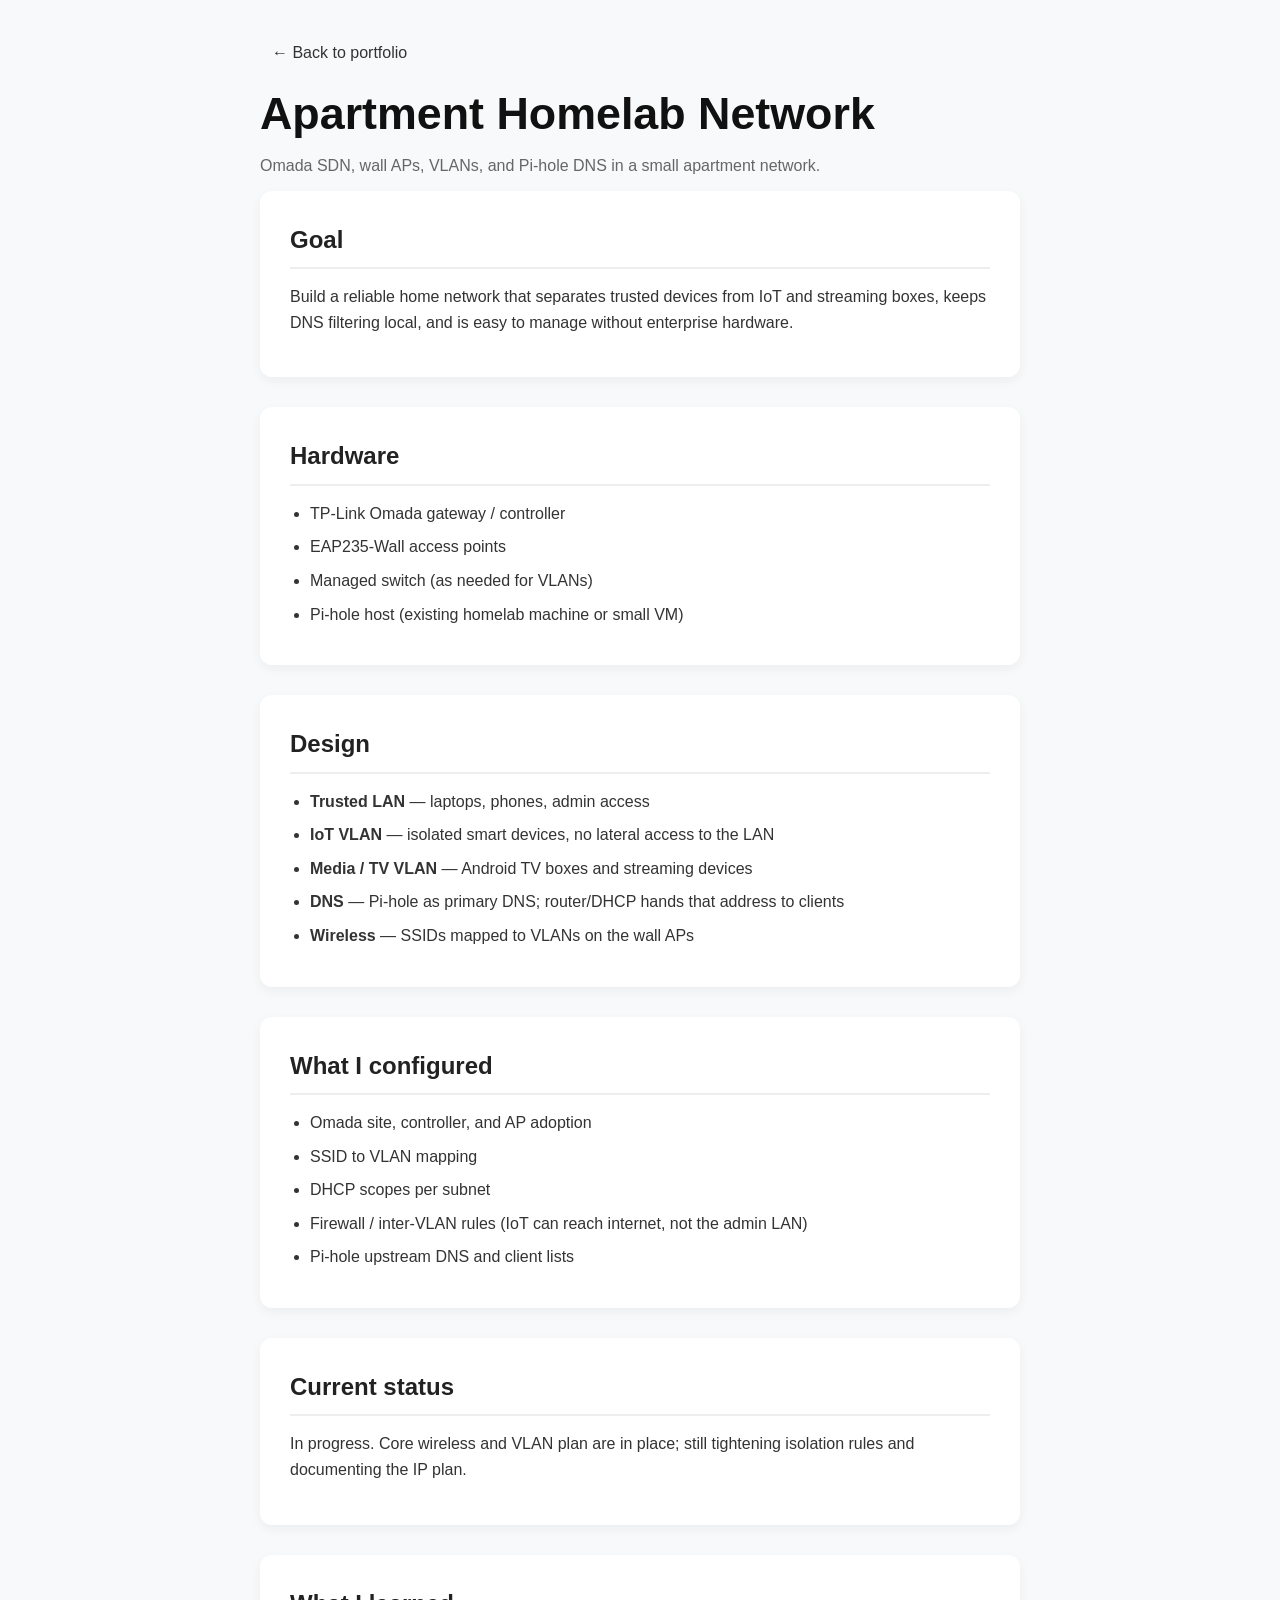
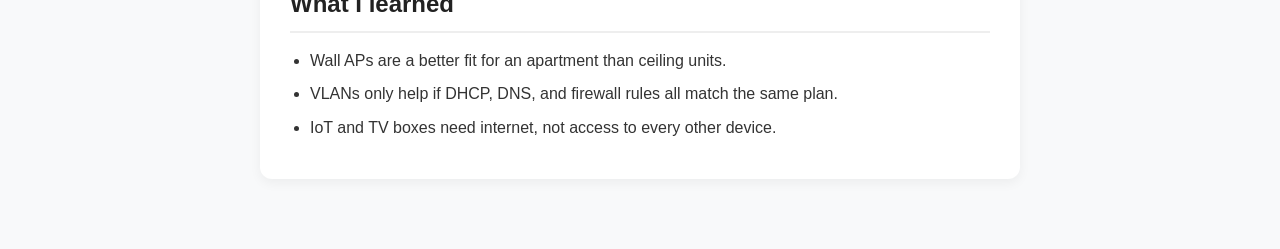
==== homelab-network.html @ 86214266 "added homelab page and put links for the other projects" ====
<!DOCTYPE html>
<html lang="en">
<head>
  <meta charset="UTF-8">
  <meta name="viewport" content="width=device-width, initial-scale=1.0">
  <title>Apartment Homelab Network</title>
  <link rel="stylesheet" href="../style.css">
</head>
<body>
  <div class="container">
    <p><a href="../index.html">← Back to portfolio</a></p>

    <h1>Apartment Homelab Network</h1>
    <p class="section-intro">Omada SDN, wall APs, VLANs, and Pi-hole DNS in a small apartment network.</p>

    <section>
      <h2>Goal</h2>
      <p>
        Build a reliable home network that separates trusted devices from IoT and streaming boxes,
        keeps DNS filtering local, and is easy to manage without enterprise hardware.
      </p>
    </section>

    <section>
      <h2>Hardware</h2>
      <ul>
        <li>TP-Link Omada gateway / controller</li>
        <li>EAP235-Wall access points</li>
        <li>Managed switch (as needed for VLANs)</li>
        <li>Pi-hole host (existing homelab machine or small VM)</li>
      </ul>
    </section>

    <section>
      <h2>Design</h2>
      <ul>
        <li><strong>Trusted LAN</strong> — laptops, phones, admin access</li>
        <li><strong>IoT VLAN</strong> — isolated smart devices, no lateral access to the LAN</li>
        <li><strong>Media / TV VLAN</strong> — Android TV boxes and streaming devices</li>
        <li><strong>DNS</strong> — Pi-hole as primary DNS; router/DHCP hands that address to clients</li>
        <li><strong>Wireless</strong> — SSIDs mapped to VLANs on the wall APs</li>
      </ul>
    </section>

    <section>
      <h2>What I configured</h2>
      <ul>
        <li>Omada site, controller, and AP adoption</li>
        <li>SSID to VLAN mapping</li>
        <li>DHCP scopes per subnet</li>
        <li>Firewall / inter-VLAN rules (IoT can reach internet, not the admin LAN)</li>
        <li>Pi-hole upstream DNS and client lists</li>
      </ul>
    </section>

    <section>
      <h2>Current status</h2>
      <p>In progress. Core wireless and VLAN plan are in place; still tightening isolation rules and documenting the IP plan.</p>
    </section>

    <section>
      <h2>What I learned</h2>
      <ul>
        <li>Wall APs are a better fit for an apartment than ceiling units.</li>
        <li>VLANs only help if DHCP, DNS, and firewall rules all match the same plan.</li>
        <li>IoT and TV boxes need internet, not access to every other device.</li>
      </ul>
    </section>
  </div>
</body>
</html>
---- style.css ----
* {
  margin: 0;
  padding: 0;
  box-sizing: border-box;
}
body {
  font-family: -apple-system, BlinkMacSystemFont, "Segoe UI", Roboto, Helvetica, Arial, sans-serif;
  line-height: 1.6;
  color: #333;
  background: #f8f9fa;
}
.container {
  max-width: 800px;
  margin: 0 auto;
  padding: 40px 20px;
}
header {
  text-align: center;
  margin-bottom: 50px;
}
h1 {
  font-size: 2.8rem;
  margin-bottom: 10px;
  color: #111;
}
.subtitle {
  font-size: 1.3rem;
  color: #666;
  margin-bottom: 20px;
}
a {
  display: inline-block;
  margin: 0 12px;
  color: inherit;
  text-decoration: none;
  font-weight: 500;
}
a:hover {
  text-decoration: underline;
}

.links a {
  display: inline-block;
  margin: 0 12px;
  color: inherit;
  text-decoration: none;
  font-weight: 500;
}
.links a:hover {
  text-decoration: underline;
}
section {
  background: white;
  padding: 30px;
  border-radius: 12px;
  margin-bottom: 30px;
  box-shadow: 0 4px 12px rgba(0,0,0,0.05);
}
h2 {
  font-size: 1.5rem;
  margin-bottom: 15px;
  color: #222;
  border-bottom: 2px solid #eee;
  padding-bottom: 8px;
}
p {
  margin-bottom: 12px;
}
.section-intro {
  color: #666;
  margin-top: -6px;
}
ul {
  padding-left: 20px;
}
li {
  margin-bottom: 8px;
}
footer {
  text-align: center;
  margin-top: 40px;
  color: #888;
  font-size: 0.9rem;
}
.card-list {
  display: grid;
  gap: 14px;
}
.card {
  border: 1px solid #eee;
  border-radius: 10px;
  padding: 16px;
  background: #fafbfc;
}
.card h3 {
  font-size: 1.05rem;
  margin-bottom: 4px;
  color: #111;
}
.card p {
  margin-bottom: 8px;
  color: #555;
}
.meta {
  display: flex;
  flex-wrap: wrap;
  gap: 8px;
  margin-bottom: 8px;
  font-size: 0.82rem;
  color: #666;
}
.tag {
  background: #e8f1fb;
  color: #0066cc;
  border-radius: 999px;
  padding: 2px 8px;
  font-weight: 600;
}
.status {
  border: 1px solid #ddd;
  border-radius: 999px;
  padding: 2px 8px;
}
.status.complete {
  color: #0a7a4a;
  border-color: #bfe8d3;
  background: #eefaf4;
}
.status.in-progress {
  color: #9a6b00;
  border-color: #f0e0a8;
  background: #fff8e6;
}
.filters {
  display: flex;
  flex-wrap: wrap;
  gap: 8px;
  margin-bottom: 14px;
}
.filter-btn {
  font: inherit;
  font-size: 0.85rem;
  background: #fff;
  border: 1px solid #ddd;
  border-radius: 999px;
  padding: 4px 12px;
  cursor: pointer;
  color: #555;
}
.filter-btn.active,
.filter-btn:hover {
  border-color: #0066cc;
  color: #0066cc;
}
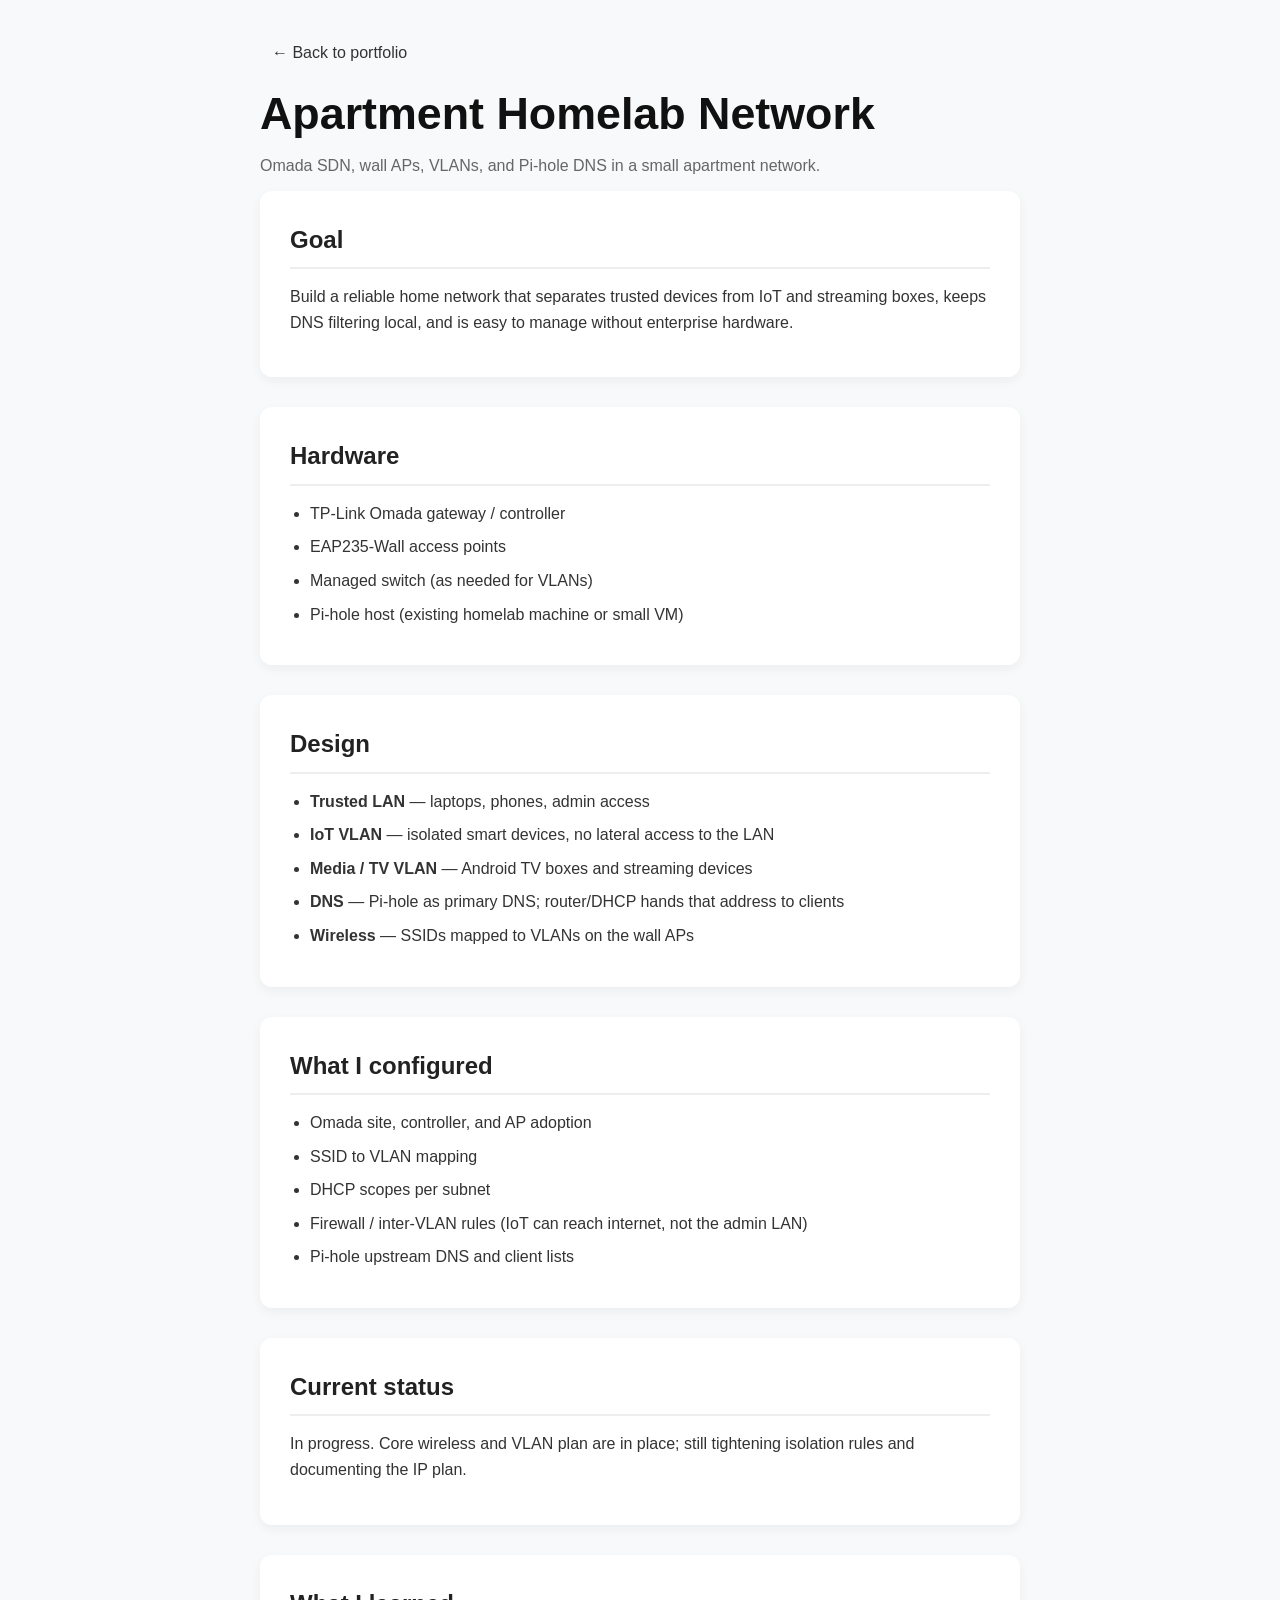
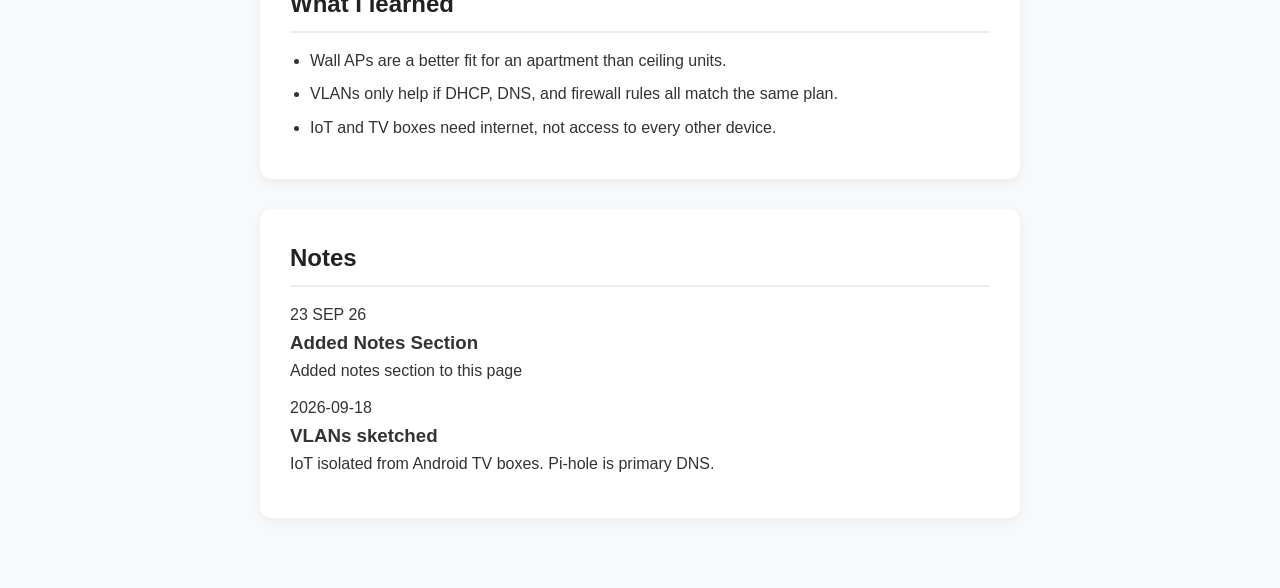
==== commit 7d8fe85d: "Added Project pages and card links" ====
--- a/homelab-network.html
+++ b/homelab-network.html
@@ -66,6 +66,25 @@
         <li>IoT and TV boxes need internet, not access to every other device.</li>
       </ul>
     </section>
+
+    <section>
+      <h2>Notes</h2>
+
+      <article class="note" data-date="23 SEP 26" data-title="Added notes section">
+        <time datetime="23 SEP 26"> 23 SEP 26</time>
+        <h3>Added Notes Section</h3>
+        <p> Added notes section to this page</p>
+      </article> 
+
+      <article class="note" data-date="2026-09-18" data-title="VLANs sketched">
+        <time datetime="2026-09-18">2026-09-18</time>
+        <h3>VLANs sketched</h3>
+        <p>IoT isolated from Android TV boxes. Pi-hole is primary DNS.</p>
+      </article>
+    </section>
+
+
+    </section>
   </div>
 </body>
 </html>
--- a/style.css
+++ b/style.css
@@ -152,3 +152,7 @@
   border-color: #0066cc;
   color: #0066cc;
 }
+
+.card-title, .log-link { display: inline; margin: 0; color: #0066cc; }
+.project-log { margin-top: 10px; padding-top: 10px; border-top: 1px solid #eee; }
+.log-label { font-size: 0.72rem; font-weight: 700; text-transform: uppercase; color: #888; }
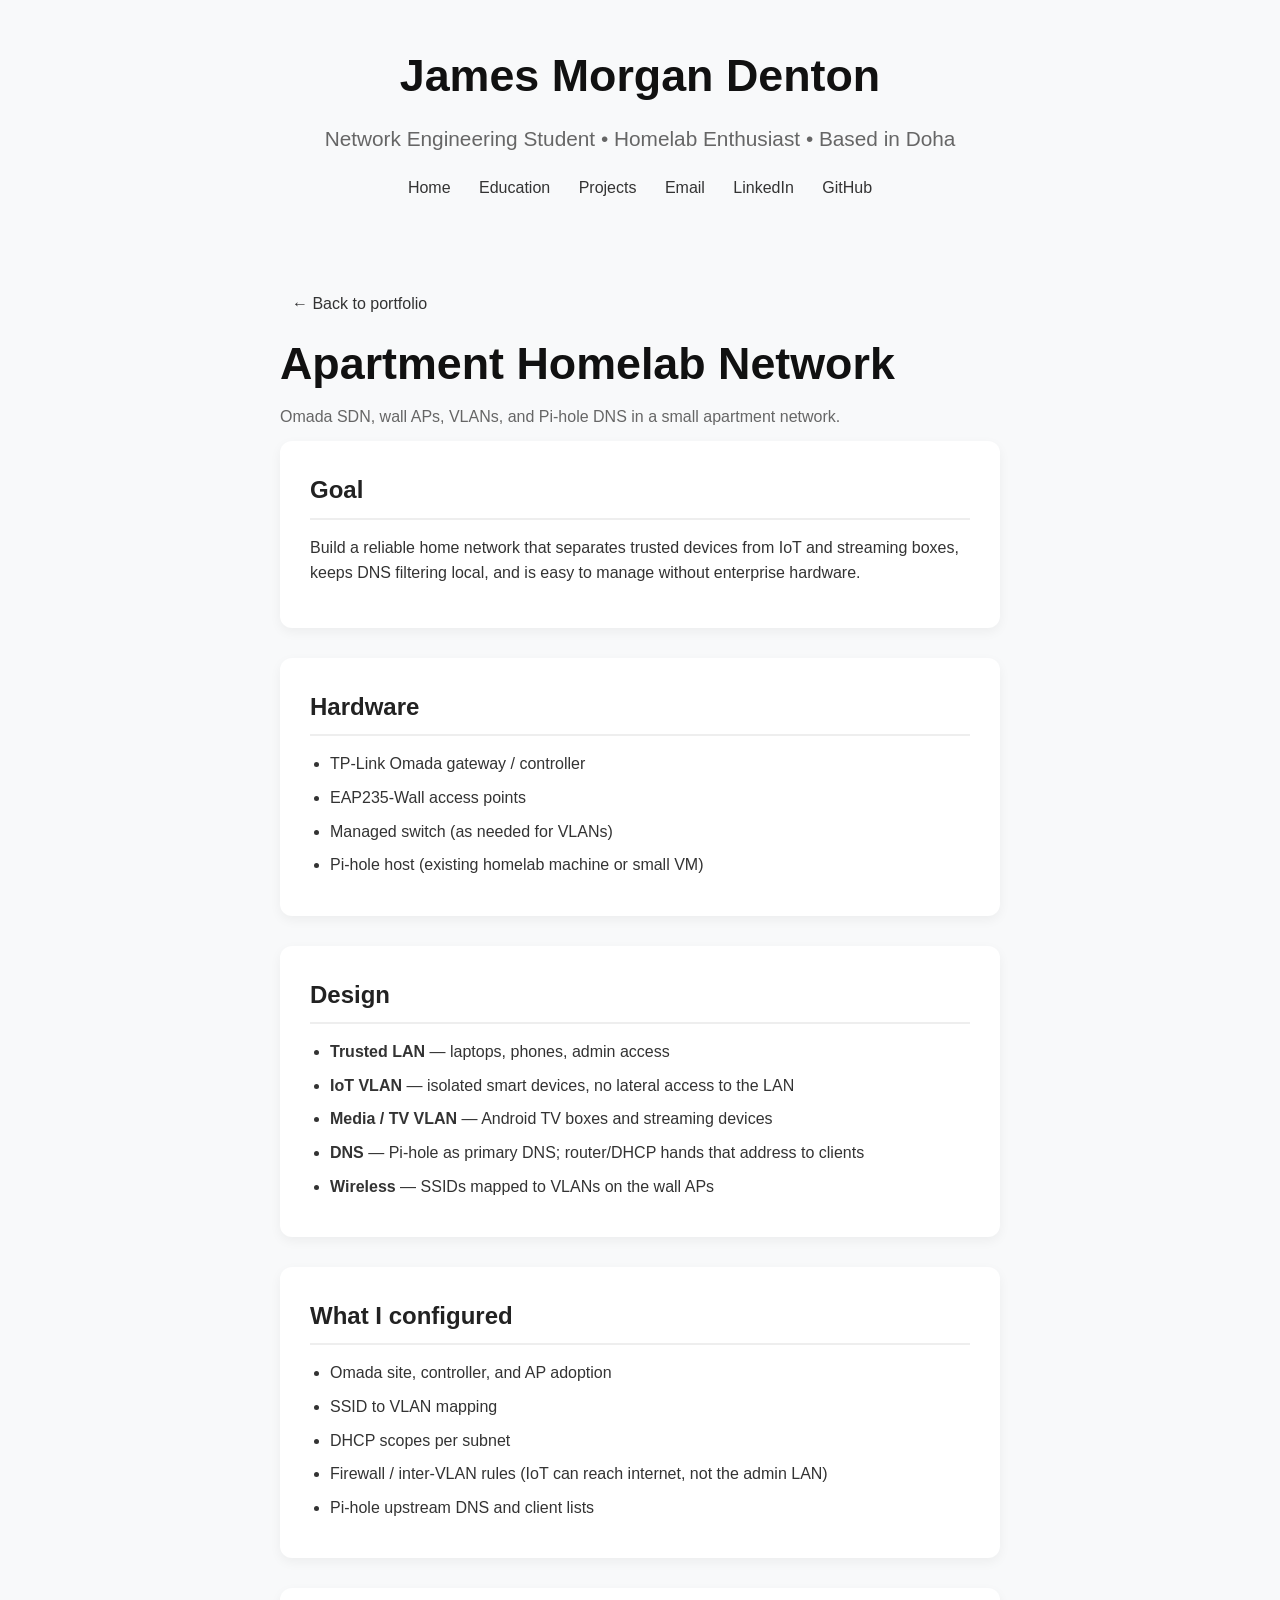
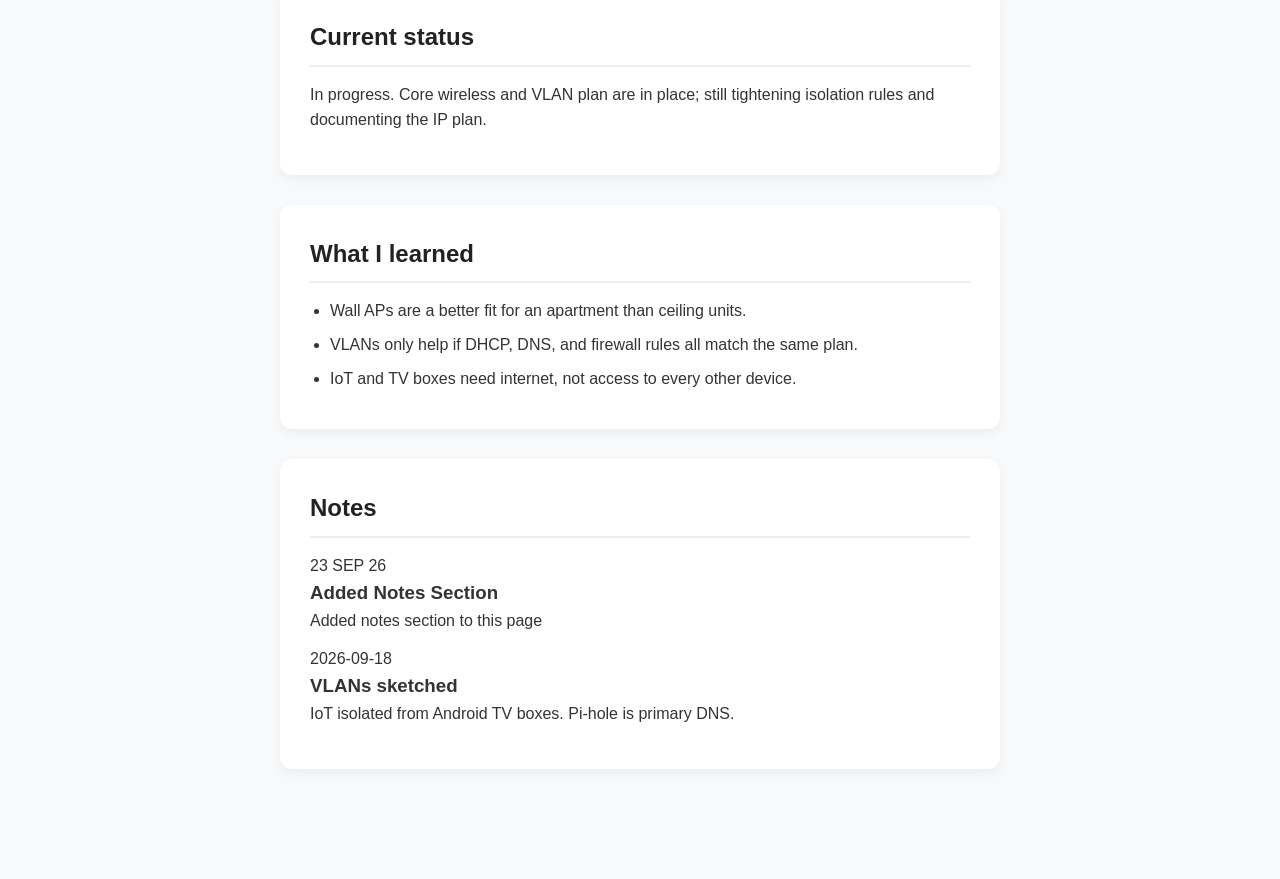
==== commit 3156f049: "added pages for education and projects so all the containers aren't on the index.html page" ====
--- a/homelab-network.html
+++ b/homelab-network.html
@@ -3,9 +3,23 @@
 <head>
   <meta charset="UTF-8">
   <meta name="viewport" content="width=device-width, initial-scale=1.0">
-  <title>Apartment Homelab Network</title>
-  <link rel="stylesheet" href="../style.css">
+  <title>James Morgan Denton</title>
+  <link rel="stylesheet" href="style.css">
 </head>
+<body>
+  <div class="container">
+    <header>
+      <h1>James Morgan Denton</h1>
+      <div class="subtitle">Network Engineering Student • Homelab Enthusiast • Based in Doha</div>
+      <div class="links">
+      <a href="./index.html">Home</a>        
+        <a href="./education.html">Education</a>
+        <a href="./projects.html">Projects</a>
+        <a href="mailto:jamesmorgandenton@gmail.com">Email</a>
+        <a href="https://www.linkedin.com/in/jamesmorgandenton">LinkedIn</a>
+        <a href="https://github.com/sgtbelly">GitHub</a>
+      </div>
+    </header>
 <body>
   <div class="container">
     <p><a href="../index.html">← Back to portfolio</a></p>
--- a/style.css
+++ b/style.css
@@ -153,6 +153,6 @@
   color: #0066cc;
 }
 
-.card-title, .log-link { display: inline; margin: 0; color: #0066cc; }
+.card-title, .log-link { display: inline; margin: 0; color:inherit; }
 .project-log { margin-top: 10px; padding-top: 10px; border-top: 1px solid #eee; }
 .log-label { font-size: 0.72rem; font-weight: 700; text-transform: uppercase; color: #888; }
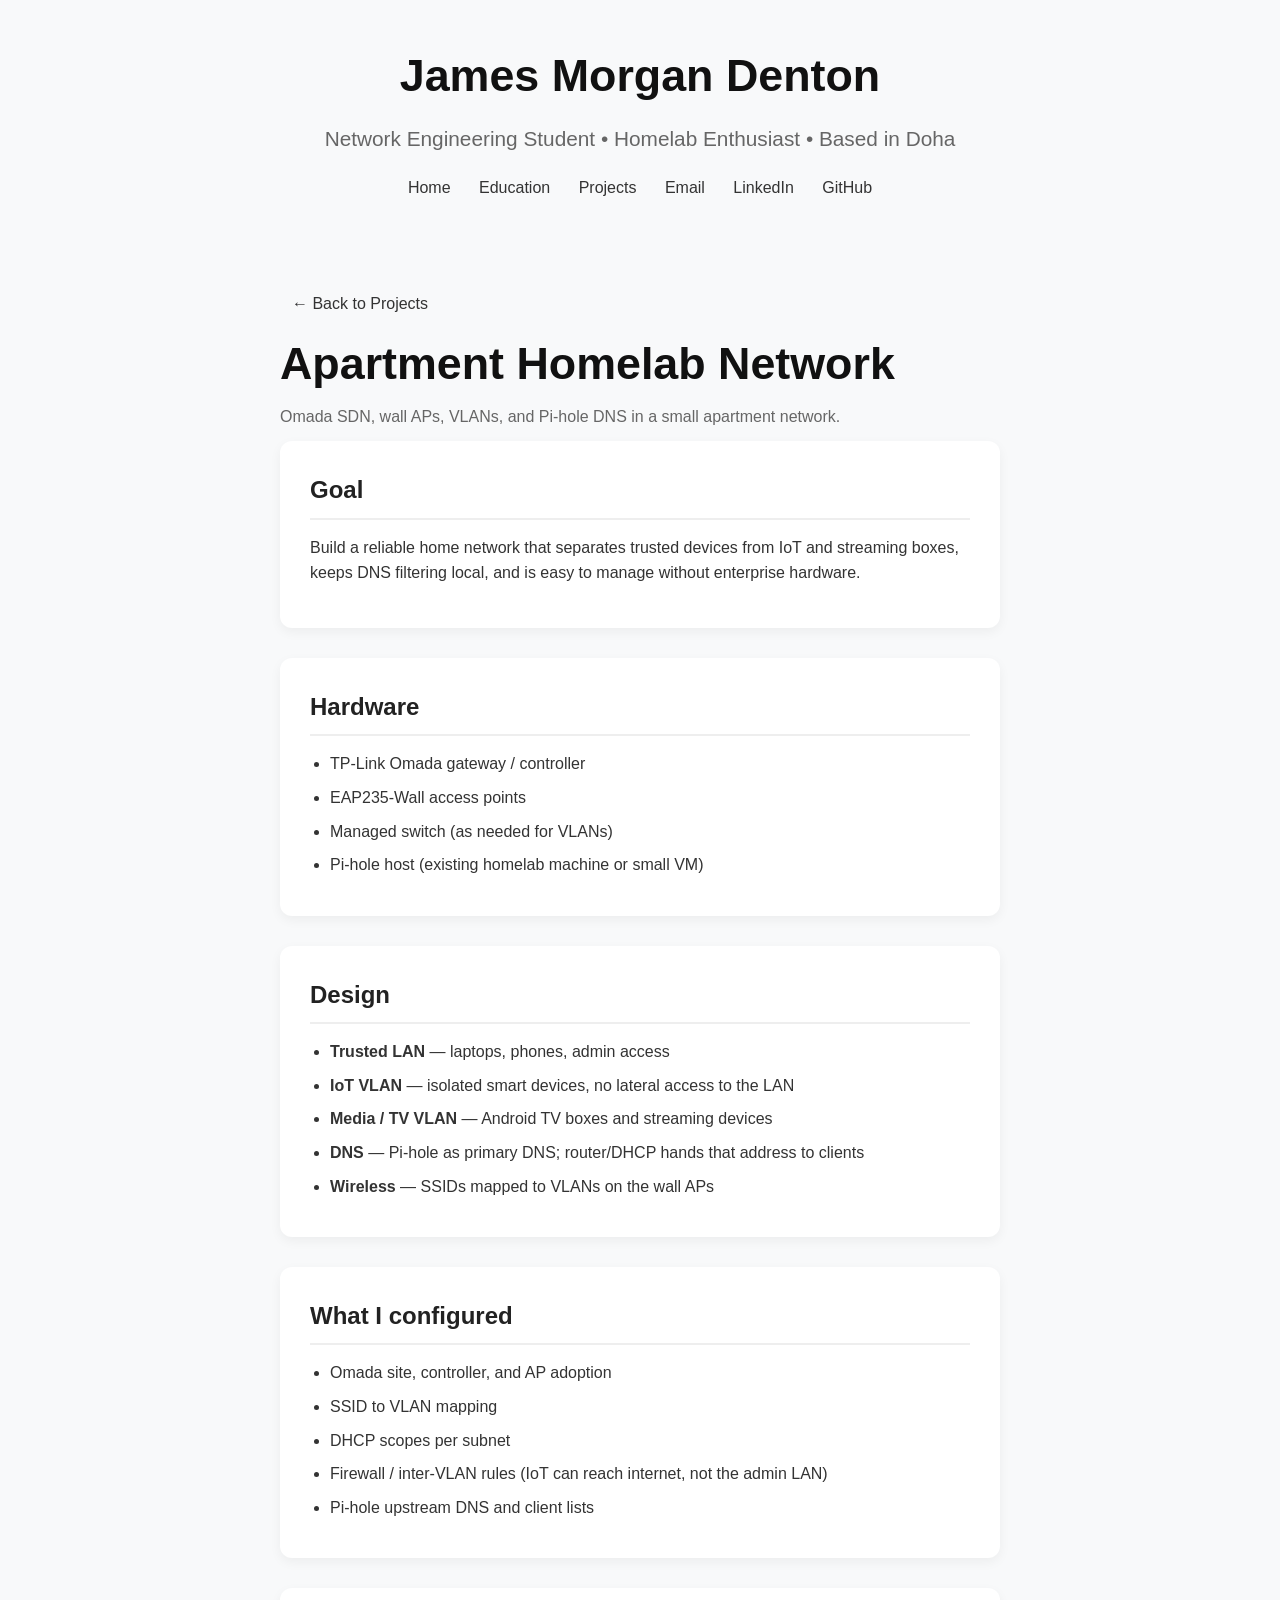
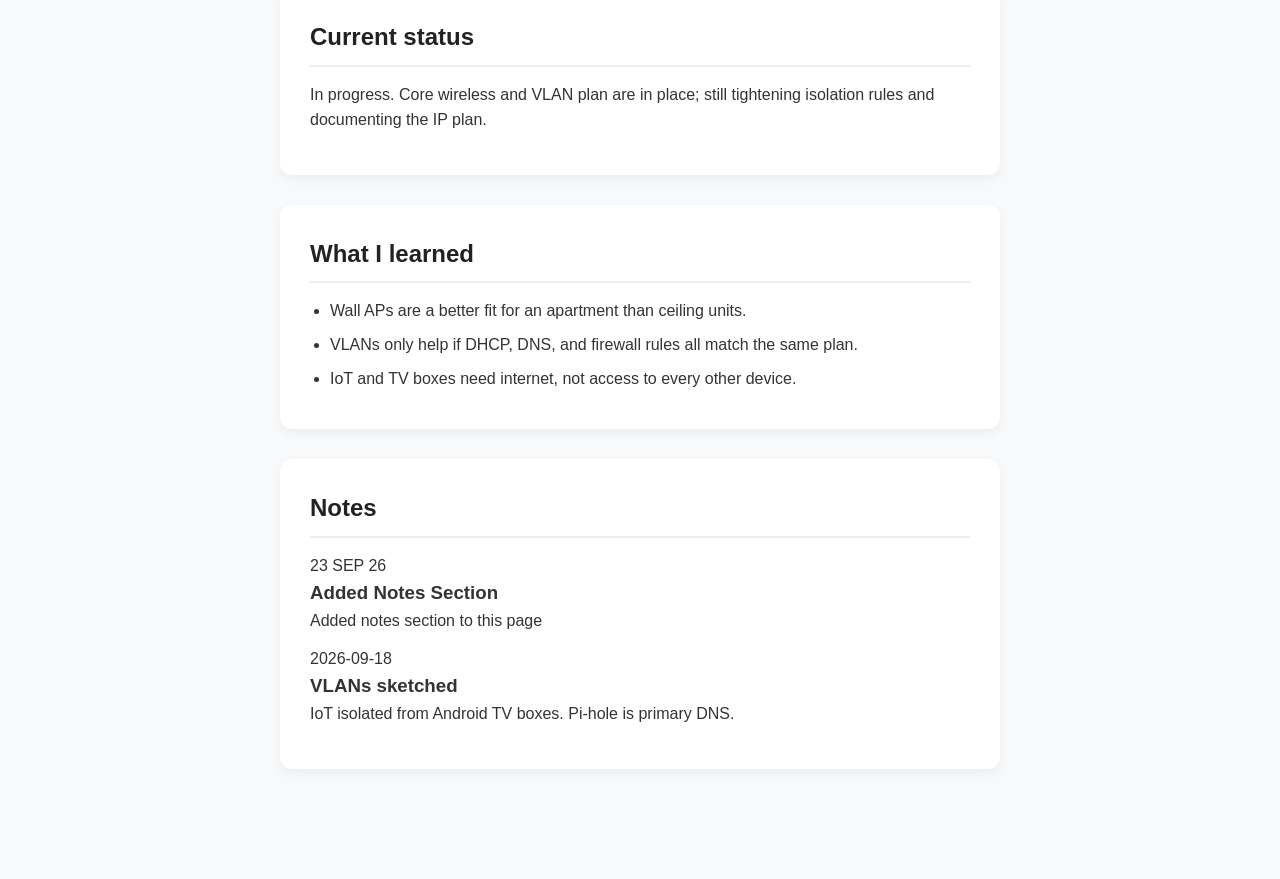
==== commit 1e1e67ae: "updated project pages to go back to the main project page" ====
--- a/homelab-network.html
+++ b/homelab-network.html
@@ -22,7 +22,7 @@
     </header>
 <body>
   <div class="container">
-    <p><a href="../index.html">← Back to portfolio</a></p>
+    <p><a href="../projects.html">← Back to Projects</a></p>
 
     <h1>Apartment Homelab Network</h1>
     <p class="section-intro">Omada SDN, wall APs, VLANs, and Pi-hole DNS in a small apartment network.</p>
